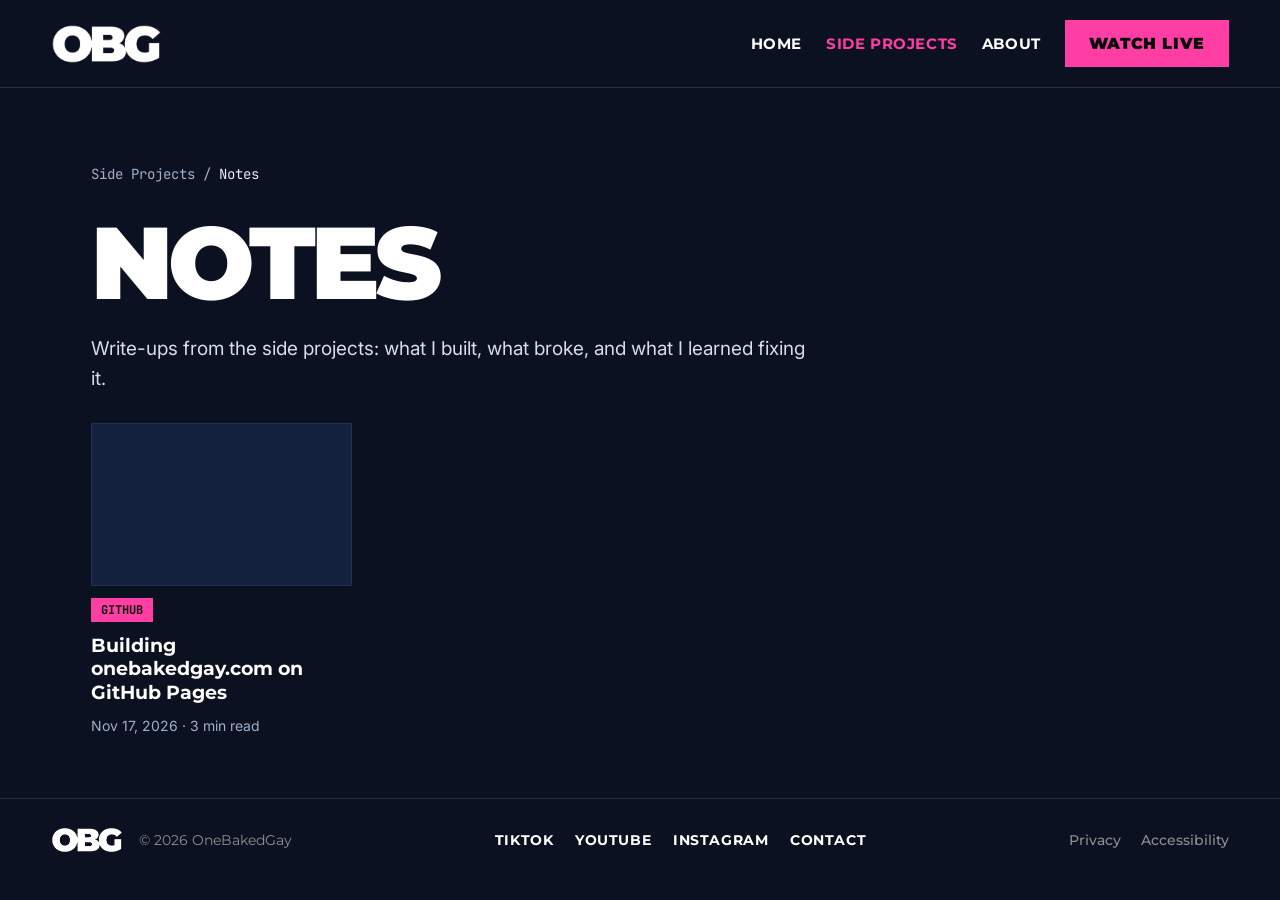
==== notes/index.html @ f8ec4bed "Add notes: post template, notes list and first post Co-Authored-By: Claude Opus 5.5 <noreply@anthrop" ====
<!doctype html>
<html lang="en">
<head>
  <meta charset="utf-8">
  <meta name="viewport" content="width=device-width, initial-scale=1">
  <title>Notes — OneBakedGay</title>
  <meta name="description" content="Write-ups from Ky's side projects: home lab, GitHub and cert study.">
  <link rel="icon" href="../assets/img/ky-cam.png">
  <link rel="preconnect" href="https://fonts.googleapis.com">
  <link rel="preconnect" href="https://fonts.gstatic.com" crossorigin>
  <link rel="stylesheet" href="https://fonts.googleapis.com/css2?family=Montserrat:wght@500;700;900&family=Inter:wght@400;600&family=JetBrains+Mono:wght@400;700&display=swap">
  <link rel="stylesheet" href="../assets/css/style.css">
  <link rel="stylesheet" href="../assets/css/notes.css">
</head>
<body class="notes-page">

  <header class="site-header">
    <a class="logo" href="../index.html"><img src="../assets/img/obg-logo-white.png" alt="OneBakedGay home"></a>
    <nav class="site-nav" aria-label="Main">
      <a href="../index.html">HOME</a>
      <a href="../projects.html" aria-current="page">SIDE PROJECTS</a>
      <a href="../about.html">ABOUT</a>
      <a class="btn btn--pink" href="https://www.tiktok.com/">WATCH LIVE</a>
    </nav>
  </header>

  <main class="list">
    <nav class="crumbs" aria-label="Breadcrumb"><a href="../projects.html">Side Projects</a><span>/</span><span aria-current="page">Notes</span></nav>
    <h1 class="list-title">NOTES</h1>
    <p class="list-intro">Write-ups from the side projects: what I built, what broke, and what I learned fixing it.</p>

    <!-- Newest post first. Copy a card to add a post. -->
    <div class="cards">
      <a class="card" href="building-this-site.html">
        <div class="card__img"></div>
        <span class="tag tag--github">GITHUB</span>
        <span class="card__title">Building onebakedgay.com on GitHub Pages</span>
        <span class="card__meta">Nov 17, 2026 · 3 min read</span>
      </a>
    </div>
  </main>

  <footer class="site-footer">
    <div style="display: flex; align-items: center; gap: 16px">
      <a class="logo" href="../index.html"><img src="../assets/img/obg-logo-white.png" alt="OneBakedGay home"></a>
      <span style="color: #8F8F8F">© 2026 OneBakedGay</span>
    </div>
    <nav aria-label="Social">
      <a href="https://www.tiktok.com/">TIKTOK</a>
      <a href="https://www.youtube.com/">YOUTUBE</a>
      <a href="https://www.instagram.com/">INSTAGRAM</a>
      <a href="../about.html">CONTACT</a>
    </nav>
    <div class="legal"><a href="#">Privacy</a><a href="#">Accessibility</a></div>
  </footer>
</body>
</html>
---- assets/css/style.css ----
/* =========================================================
   OneBakedGay — shared styles
   Every page links this file, so a change here changes the
   whole site. Sections:
   1. Design tokens (colours, fonts) — edit these first
   2. Base / reset
   3. Layout helpers
   4. Site header + footer
   5. Buttons
   6. Windows 98 components
   7. Motion (scrolling band, blinking cursor)
   ========================================================= */

/* 1. DESIGN TOKENS ---------------------------------------- */
:root {
  --black: #0A0A0A;
  --white: #FFFFFF;
  --grey: #D9D9D9;        /* light grey bands */
  --muted: #B5B5B5;       /* secondary text on black */
  --pink: #FF3EA5;        /* accent: Watch Live, morning slots */
  --midnight: #14213D;    /* evening slots, Side Projects */
  --slate: #3D5A80;       /* clips button */
  --console: #0B1120;     /* projects + notes background */
  --green: #7CFF6B;       /* Home Lab tag */

  /* Windows 98 palette */
  --w98-face: #C0C0C0;
  --w98-shadow: #808080;
  --w98-light: #DFDFDF;
  --w98-title: linear-gradient(90deg, #000080, #1084D0);
  --w98-desktop: #008080;

  --font-display: 'Montserrat', 'Arial Black', sans-serif;
  --font-body: 'Inter', system-ui, sans-serif;
  --font-mono: 'JetBrains Mono', ui-monospace, monospace;
  --font-pixel: 'Pixelify Sans', Tahoma, sans-serif;

  --gutter: clamp(18px, 4vw, 56px);  /* page side padding */
}

/* 2. BASE ------------------------------------------------- */
*, *::before, *::after { box-sizing: border-box; }
html { -webkit-text-size-adjust: 100%; }
body {
  margin: 0;
  background: var(--black);
  color: var(--white);
  font-family: var(--font-display);
  overflow-x: clip;
}
img { display: block; max-width: 100%; }
a { color: inherit; }
a:hover { color: var(--pink); }
:focus-visible { outline: 3px solid var(--pink); outline-offset: 3px; }

/* Hidden but still read by screen readers */
.sr-only {
  position: absolute; width: 1px; height: 1px; overflow: hidden;
  clip: rect(0 0 0 0); white-space: nowrap;
}

/* 3. LAYOUT ----------------------------------------------- */
.band { padding: clamp(32px, 6vw, 110px) var(--gutter); }

/* 4. HEADER + FOOTER -------------------------------------- */
.site-header {
  display: flex; flex-wrap: wrap; align-items: center; justify-content: space-between;
  gap: 16px; padding: 20px var(--gutter); border-bottom: 1px solid #1E1E1E;
}
.site-header .logo img { height: 40px; }
.site-nav { display: flex; flex-wrap: wrap; align-items: center; gap: 24px;
  font-weight: 700; font-size: 15px; letter-spacing: 0.04em; }
.site-nav a { text-decoration: none; }
.site-nav a[aria-current="page"] { color: var(--pink); }

.site-footer {
  display: flex; flex-wrap: wrap; align-items: center; justify-content: space-between;
  gap: 16px 32px; padding: 28px var(--gutter); border-top: 1px solid #262626; font-size: 14px;
}
.site-footer .logo img { height: 26px; }
.site-footer nav { display: flex; flex-wrap: wrap; gap: 22px; font-weight: 700; letter-spacing: 0.04em; }
.site-footer a { text-decoration: none; }
.site-footer .legal { display: flex; gap: 20px; color: #8F8F8F; font-weight: 500; }

/* 5. BUTTONS ---------------------------------------------- */
.btn {
  display: inline-flex; align-items: center; justify-content: center; min-height: 44px;
  padding: 14px 24px; font-weight: 900; font-size: 16px; text-decoration: none; white-space: nowrap;
}
.btn--pink { background: var(--pink); color: var(--black); }
.btn--black { background: var(--black); color: var(--white); }
.btn--slate { background: var(--slate); color: var(--white); }
.btn:hover { filter: brightness(1.1); color: inherit; }

/* 6. WINDOWS 98 ------------------------------------------- */
.w98 {
  background: var(--w98-face); color: var(--black); padding: 3px;
  box-shadow: inset -1px -1px var(--black), inset 1px 1px var(--w98-light),
              inset -2px -2px var(--w98-shadow), inset 2px 2px var(--white),
              6px 6px 0 rgba(0, 0, 0, 0.35);
}
.w98__title {
  background: var(--w98-title); color: var(--white);
  display: flex; align-items: center; justify-content: space-between; gap: 8px;
  padding: 4px 4px 4px 8px; font: 700 15px var(--font-pixel);
}
.w98__title span { display: flex; align-items: center; gap: 6px; }
.w98__icon { width: 16px; height: 16px; image-rendering: pixelated; }
.w98-btn {
  background: var(--w98-face); color: var(--black); border: 0; cursor: pointer;
  font: 400 15px var(--font-pixel); text-decoration: none;
  box-shadow: inset -1px -1px var(--black), inset 1px 1px var(--white),
              inset -2px -2px var(--w98-shadow), inset 2px 2px var(--w98-light);
}
.w98-btn:active { box-shadow: inset 1px 1px var(--black), inset -1px -1px var(--white); }
.w98-btn--x { width: 22px; height: 20px; padding: 0; font: 700 13px Tahoma, sans-serif; }
.w98-inset {
  background: var(--white);
  box-shadow: inset -1px -1px var(--white), inset 1px 1px var(--w98-shadow),
              inset -2px -2px var(--w98-light), inset 2px 2px var(--black);
}

/* 7. MOTION ----------------------------------------------- */
@keyframes scroll-left { from { transform: translateX(0); } to { transform: translateX(-50%); } }
.marquee__track { display: inline-flex; animation: scroll-left 22s linear infinite; }

@keyframes blink { 0%, 49% { opacity: 1; } 50%, 100% { opacity: 0; } }
.cursor { display: inline-block; width: 10px; height: 1.1em; background: var(--white);
  vertical-align: middle; margin-left: 4px; animation: blink 1s steps(1) infinite; }

/* Respect people who turn off animations in their OS settings */
@media (prefers-reduced-motion: reduce) {
  .marquee__track, .cursor { animation: none; }
}
---- assets/css/notes.css ----
/* Notes (blog) pages: post layout + post list */

.notes-page {
  --panel: #14213D;   /* post body */
  --inset: #1D2C4D;   /* cover box, prev/next */
  --line: #22304D;
  --text: #D7DEEA;
  --dim: #9FB0CC;
  background: var(--console);
}
.notes-page .site-header, .notes-page .site-footer { border-color: var(--line); }

/* TAGS: one colour per project. Only the tag is coloured. */
.tag { align-self: flex-start; justify-self: start; padding: 5px 12px; font: 700 13px var(--font-mono); color: var(--black); }
.tag--homelab { background: var(--green); }
.tag--github { background: var(--pink); }
.tag--certs { background: var(--white); box-shadow: inset 0 0 0 2px var(--black); }

/* POST */
.post { max-width: 860px; margin: 0 auto; padding: clamp(32px, 6vw, 80px) 24px 56px; display: flex; flex-direction: column; gap: 16px; }
.crumbs { display: flex; flex-wrap: wrap; gap: 8px; margin-bottom: 8px; font: 400 14px var(--font-mono); color: var(--dim); }
.crumbs a { color: var(--dim); text-decoration: none; }
.crumbs a:hover { color: var(--pink); }
.crumbs [aria-current] { color: #E3EAF3; }

/* Grey title tile */
.post__head { background: var(--grey); color: var(--black); padding: clamp(22px, 4vw, 48px); display: flex; flex-direction: column; gap: 18px; }
.post__title { margin: 0; font-weight: 900; font-size: clamp(36px, 5vw, 64px); line-height: 1.02; letter-spacing: -0.03em; text-wrap: balance; }
.post__summary { margin: 0; font: 400 clamp(17px, 2vw, 21px)/1.55 var(--font-body); color: #2A2A2A; }
.byline { display: flex; align-items: center; gap: 14px; font: 400 15px var(--font-body); }
.byline img { width: 44px; height: 44px; border-radius: 50%; object-fit: cover; }
.byline b { display: block; font-weight: 600; }
.byline span { color: #2A2A2A; }

/* Navy body tile */
.post__body { background: var(--panel); padding: clamp(20px, 4vw, 48px); display: flex; flex-direction: column; gap: 28px; }
.cover { margin: 0; aspect-ratio: 16 / 9; background: var(--inset); display: flex; align-items: center; justify-content: center;
  font: 400 15px var(--font-mono); color: var(--dim); text-align: center; padding: 0 16px; overflow: hidden; }
.cover img { width: 100%; height: 100%; object-fit: cover; }

/* The writing itself. These style plain HTML tags, so writing a post is
   just <p>, <h2>, <pre>, <blockquote>, <ul>, <img>, no classes needed. */
.prose { display: flex; flex-direction: column; gap: 22px; font: 400 19px/1.75 var(--font-body); color: var(--text); }
.prose > * { margin: 0; }
.prose h2 { margin-top: 12px; font: 900 30px/1.15 var(--font-display); letter-spacing: -0.02em; color: var(--white); }
.prose a { color: var(--white); text-decoration-color: var(--pink); text-underline-offset: 3px; }
.prose code { font: 400 0.85em var(--font-mono); background: #050914; padding: 2px 6px; }
.prose pre { background: #050914; padding: 18px 20px; font: 400 15px/1.65 var(--font-mono); color: #E3EAF3; overflow-x: auto; }
.prose pre code { background: none; padding: 0; font-size: inherit; }
.prose .you { color: var(--pink); }   /* the ky@obg part of a prompt */
.prose blockquote { padding: 4px 0 4px 22px; border-left: 4px solid var(--pink); font-style: italic; color: var(--white); }
.prose ul, .prose ol { padding-left: 1.3em; }
.prose li + li { margin-top: 6px; }

.chips { display: flex; flex-wrap: wrap; gap: 10px; }
.chips span { border: 1px solid var(--slate); padding: 6px 12px; font: 400 14px var(--font-mono); color: var(--text); }

.pager { display: grid; grid-template-columns: repeat(2, minmax(0, 1fr)); gap: 14px; }
.pager a { background: var(--inset); padding: 18px 20px; display: flex; flex-direction: column; gap: 6px; text-decoration: none; font-weight: 700; font-size: 17px; }
.pager a:last-child { text-align: right; grid-column: 2; }
.pager a:only-child { grid-column: 1; text-align: left; }
.pager small { font: 400 13px var(--font-mono); color: var(--dim); }

/* POST CARDS: used on the notes list and "More from Side Projects" */
.more { border-top: 1px solid var(--line); padding: 56px var(--gutter); }
.more__inner { max-width: 1200px; margin: 0 auto; display: flex; flex-direction: column; gap: 24px; }
.more h2, .list-title { margin: 0; font-weight: 900; letter-spacing: -0.02em; }
.more h2 { font-size: 32px; }
.cards { display: grid; grid-template-columns: repeat(auto-fill, minmax(260px, 1fr)); gap: 18px; }
.card { display: flex; flex-direction: column; gap: 12px; text-decoration: none; }
.card__img { aspect-ratio: 16 / 10; background: var(--panel); border: 1px solid var(--line); overflow: hidden; }
.card__img img { width: 100%; height: 100%; object-fit: cover; }
.card .tag { font-size: 12px; padding: 4px 10px; }
.card__title { font-weight: 700; font-size: 19px; line-height: 1.25; }
.card__meta { font: 400 14px var(--font-body); color: var(--dim); }

/* NOTES LIST PAGE */
.list { max-width: 1200px; margin: 0 auto; padding: clamp(32px, 6vw, 80px) var(--gutter) 64px; display: flex; flex-direction: column; gap: 28px; }
.list-title { font-size: clamp(56px, 8vw, 112px); line-height: 0.85; letter-spacing: -0.05em; }
.list-intro { margin: 0; max-width: 60ch; font: 400 19px/1.6 var(--font-body); color: var(--text); }

/* PHONES */
@media (max-width: 600px) {
  .site-nav a:not(.btn) { display: none; }   /* keep just WATCH LIVE */
  .site-header .logo img { height: 28px; }
  .post { padding: 20px 14px 32px; gap: 12px; }
  .crumbs { font-size: 12px; }
  .byline img { width: 36px; height: 36px; }
  .byline { font-size: 13px; }
  .prose { font-size: 17px; gap: 16px; }
  .prose h2 { font-size: 24px; margin-top: 8px; }
  .prose pre { font-size: 13px; padding: 14px; }
  .pager { grid-template-columns: minmax(0, 1fr); }
  .pager a:last-child { grid-column: auto; }
  .more { padding: 28px 18px; }
  .more h2 { font-size: 24px; }
  /* cards become compact rows: thumbnail left, text right */
  .more .cards { grid-template-columns: minmax(0, 1fr); gap: 0; }
  .more .card { display: grid; grid-template-columns: 84px minmax(0, 1fr); gap: 4px 12px; align-items: center; padding: 8px 0; border-bottom: 1px solid #16213A; }
  .more .card__img { grid-row: span 3; height: 60px; aspect-ratio: auto; border: 0; }
  .more .card__title { font-size: 15px; }
  .more .card__meta { font-size: 12px; }
}
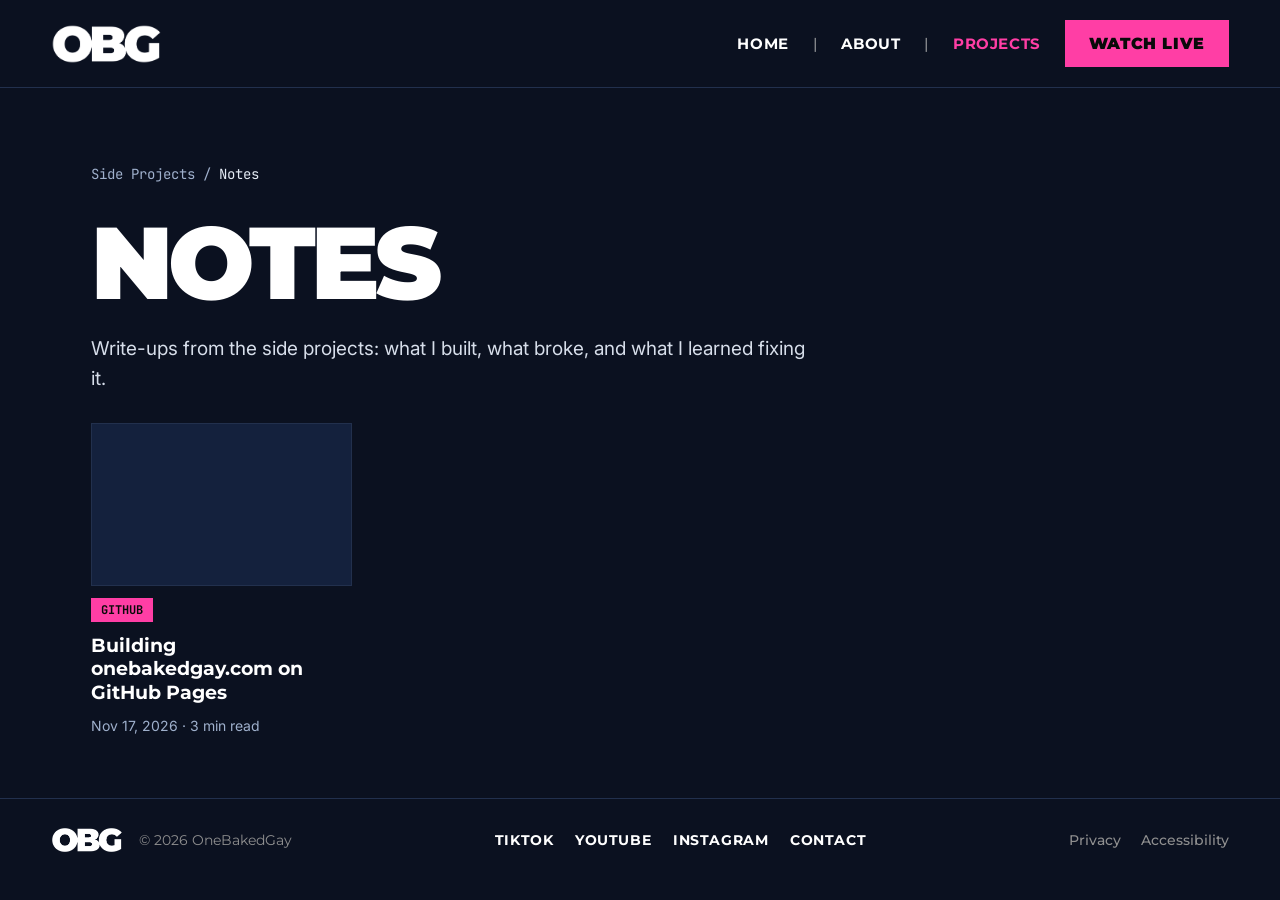
==== commit fe284214: "Nav: HOME | ABOUT | PROJECTS Co-Authored-By: Claude Opus 5.5 <noreply@anthropic.com> Claude-Session:" ====
--- a/notes/index.html
+++ b/notes/index.html
@@ -18,8 +18,8 @@
     <a class="logo" href="../index.html"><img src="../assets/img/obg-logo-white.png" alt="OneBakedGay home"></a>
     <nav class="site-nav" aria-label="Main">
       <a href="../index.html">HOME</a>
-      <a href="../projects.html" aria-current="page">SIDE PROJECTS</a>
       <a href="../about.html">ABOUT</a>
+      <a href="../projects.html" aria-current="page">PROJECTS</a>
       <a class="btn btn--pink" href="https://www.tiktok.com/">WATCH LIVE</a>
     </nav>
   </header>
--- a/assets/css/style.css
+++ b/assets/css/style.css
@@ -132,3 +132,16 @@
 @media (prefers-reduced-motion: reduce) {
   .marquee__track, .cursor { animation: none; }
 }
+
+/* NOW PLAYING (shared by Home and About; filled in by nowplaying.js) */
+.music__title, .music__artist { overflow: hidden; text-overflow: ellipsis; white-space: nowrap; min-width: 0; }
+.music__status { flex: none; }
+.music__status.is-live { animation: blink 1s steps(1) infinite; }
+@media (prefers-reduced-motion: reduce) { .music__status.is-live { animation: none; } }
+.music__link { text-align: center; line-height: 1.15; padding-top: 6px; padding-bottom: 6px; }
+[data-game="name"].is-live::before { content: '● '; color: #1FA81F; }
+
+/* Nav dividers: HOME | ABOUT | PROJECTS */
+.site-nav a:not(.btn) + a:not(.btn)::before {
+  content: '|'; margin-right: 24px; color: var(--muted); font-weight: 400;
+}
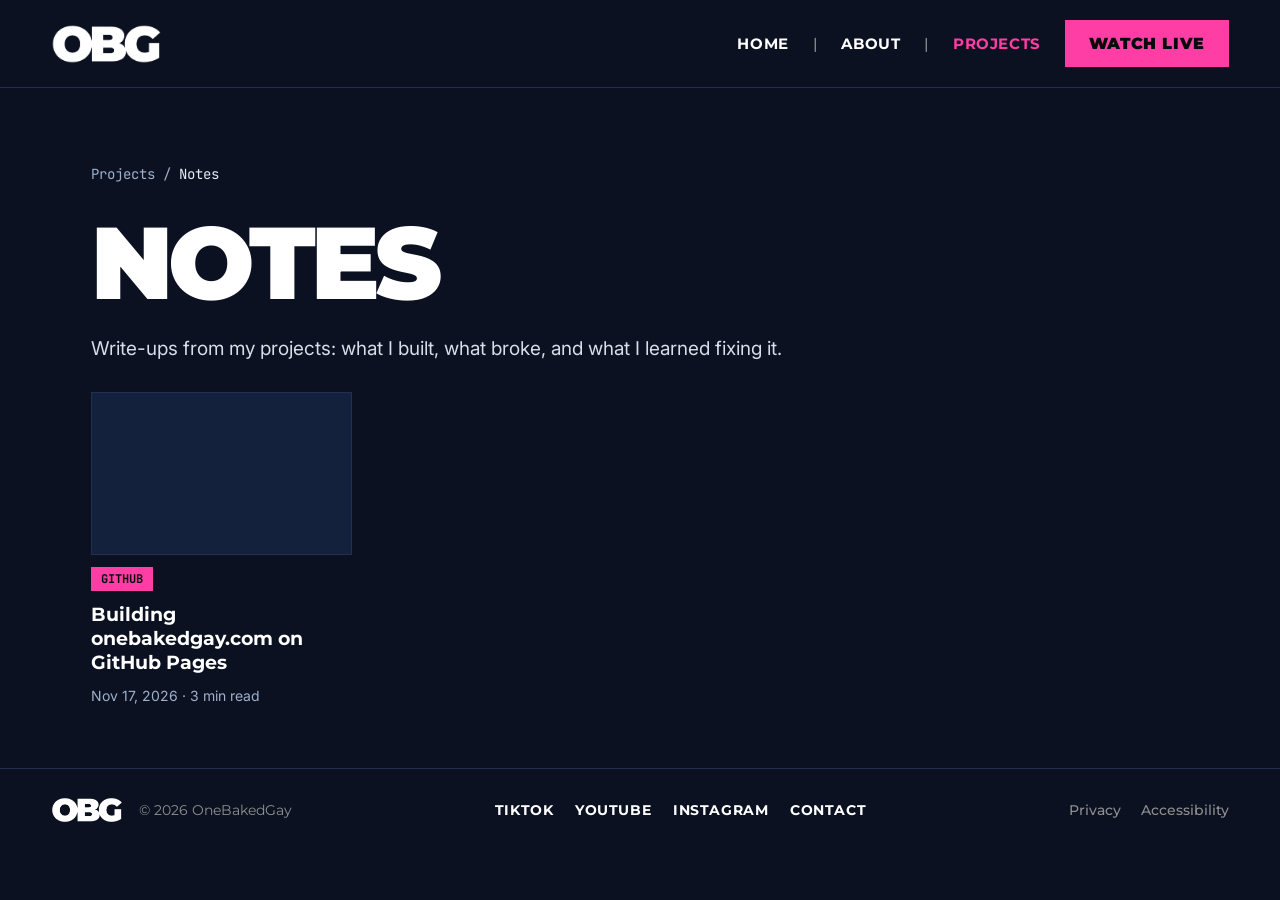
==== commit b65b5f84: "Rename Side Projects to Projects everywhere Co-Authored-By: Claude Opus 5.5 <noreply@anthropic.com> " ====
--- a/notes/index.html
+++ b/notes/index.html
@@ -4,7 +4,7 @@
   <meta charset="utf-8">
   <meta name="viewport" content="width=device-width, initial-scale=1">
   <title>Notes — OneBakedGay</title>
-  <meta name="description" content="Write-ups from Ky's side projects: home lab, GitHub and cert study.">
+  <meta name="description" content="Write-ups from Ky's projects: home lab, GitHub and cert study.">
   <link rel="icon" href="../assets/img/ky-cam.png">
   <link rel="preconnect" href="https://fonts.googleapis.com">
   <link rel="preconnect" href="https://fonts.gstatic.com" crossorigin>
@@ -25,9 +25,9 @@
   </header>
 
   <main class="list">
-    <nav class="crumbs" aria-label="Breadcrumb"><a href="../projects.html">Side Projects</a><span>/</span><span aria-current="page">Notes</span></nav>
+    <nav class="crumbs" aria-label="Breadcrumb"><a href="../projects.html">Projects</a><span>/</span><span aria-current="page">Notes</span></nav>
     <h1 class="list-title">NOTES</h1>
-    <p class="list-intro">Write-ups from the side projects: what I built, what broke, and what I learned fixing it.</p>
+    <p class="list-intro">Write-ups from my projects: what I built, what broke, and what I learned fixing it.</p>
 
     <!-- Newest post first. Copy a card to add a post. -->
     <div class="cards">
--- a/assets/css/style.css
+++ b/assets/css/style.css
@@ -18,7 +18,7 @@
   --grey: #D9D9D9;        /* light grey bands */
   --muted: #B5B5B5;       /* secondary text on black */
   --pink: #FF3EA5;        /* accent: Watch Live, morning slots */
-  --midnight: #14213D;    /* evening slots, Side Projects */
+  --midnight: #14213D;    /* evening slots, Projects */
   --slate: #3D5A80;       /* clips button */
   --console: #0B1120;     /* projects + notes background */
   --green: #7CFF6B;       /* Home Lab tag */
--- a/assets/css/notes.css
+++ b/assets/css/notes.css
@@ -61,7 +61,7 @@
 .pager a:only-child { grid-column: 1; text-align: left; }
 .pager small { font: 400 13px var(--font-mono); color: var(--dim); }
 
-/* POST CARDS: used on the notes list and "More from Side Projects" */
+/* POST CARDS: used on the notes list and "More from Projects" */
 .more { border-top: 1px solid var(--line); padding: 56px var(--gutter); }
 .more__inner { max-width: 1200px; margin: 0 auto; display: flex; flex-direction: column; gap: 24px; }
 .more h2, .list-title { margin: 0; font-weight: 900; letter-spacing: -0.02em; }
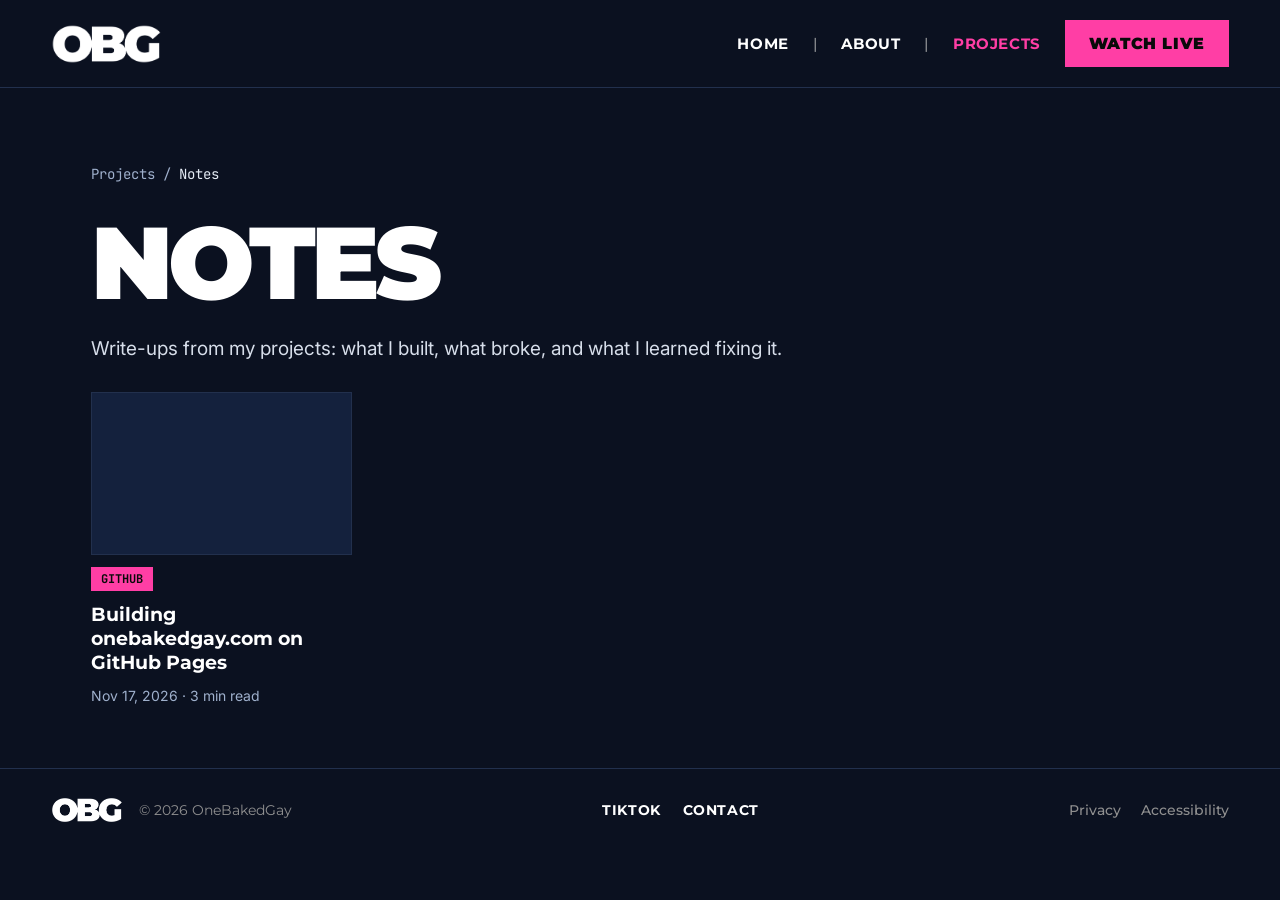
==== commit 0a42d11b: "Footer: TikTok + Contact only; add Privacy and Accessibility pages Co-Authored-By: Claude Opus 5.5 <" ====
--- a/notes/index.html
+++ b/notes/index.html
@@ -47,11 +47,9 @@
     </div>
     <nav aria-label="Social">
       <a href="https://www.tiktok.com/">TIKTOK</a>
-      <a href="https://www.youtube.com/">YOUTUBE</a>
-      <a href="https://www.instagram.com/">INSTAGRAM</a>
       <a href="../about.html">CONTACT</a>
     </nav>
-    <div class="legal"><a href="#">Privacy</a><a href="#">Accessibility</a></div>
+    <div class="legal"><a href="../privacy.html">Privacy</a><a href="../accessibility.html">Accessibility</a></div>
   </footer>
 </body>
 </html>
